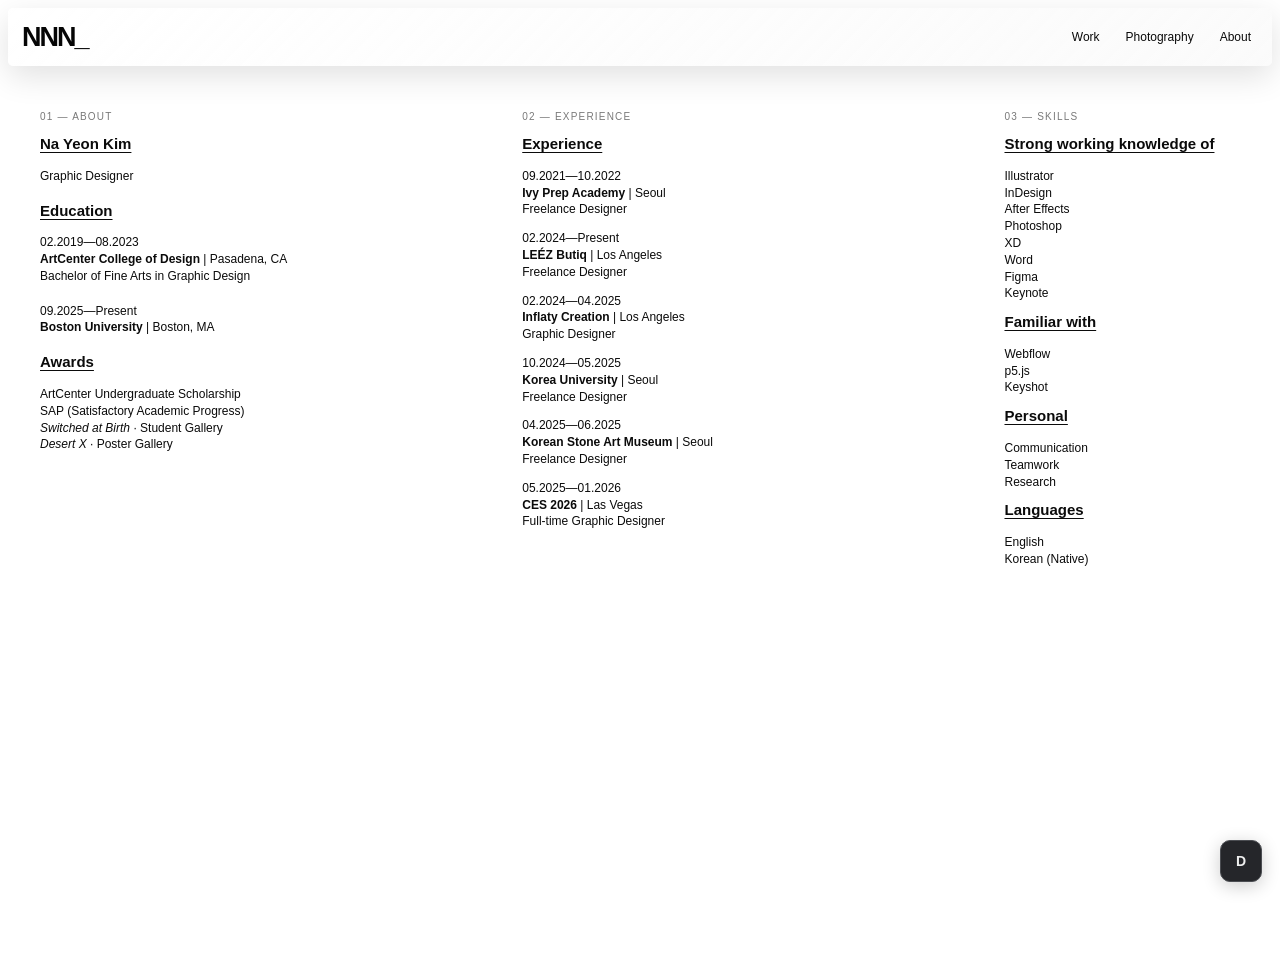
==== about.html @ 65e53a23 "Publish shared portfolio editor and fix layout controls Deploy the seven portfolio pages with the sh" ====
<!doctype html>
<html lang="en">
<head>
  <meta charset="UTF-8" />
  <meta name="viewport" content="width=device-width, initial-scale=1.0" />
  <meta name="description" content="Nani Kim — multidisciplinary designer portfolio." />
  <title>About — Na Yeon Kim</title>
  <link rel="stylesheet" href="./styles.css" />
  <link rel="stylesheet" href="./editor.css" />
  <link rel="stylesheet" href="./project-grid.css" />
  <link rel="stylesheet" href="./background.css" />
  <link rel="stylesheet" href="./spacing.css" />
  <style>body, main, #about{background:#fff!important}</style>
<link rel="stylesheet" href="./editor-workspace.css"></head>
<body>
  <header class="nav-wrap">
    <a class="nav-brand" href="./index.html#works" aria-label="Nani Kim — selected work"><span class="nav-brand-text">NNN_</span></a>
    <nav aria-label="Primary navigation"><a href="./index.html#works">Work</a><a href="./index.html#photography">Photography</a><a href="#about">About</a></nav>
  </header>

  <main>
    <section class="about panel light resume-about" id="about" data-editable-section>
      <div class="about-intro">
        <p class="eyebrow">01 — About</p><h2>Na Yeon Kim</h2><p class="lead">Graphic Designer</p>
        <h3>Education</h3><p>02.2019—08.2023<br><strong>ArtCenter College of Design</strong> | Pasadena, CA<br>Bachelor of Fine Arts in Graphic Design</p><p>09.2025—Present<br><strong>Boston University</strong> | Boston, MA</p>
        <h3>Awards</h3><p>ArtCenter Undergraduate Scholarship<br>SAP (Satisfactory Academic Progress)<br><em>Switched at Birth</em> · Student Gallery<br><em>Desert X</em> · Poster Gallery</p>
      </div>
      <div class="about-grid">
        <div><p class="eyebrow">02 — Experience</p><h3>Experience</h3><p>09.2021—10.2022<br><strong>Ivy Prep Academy</strong> | Seoul<br>Freelance Designer</p><p>02.2024—Present<br><strong>LEÉZ Butiq</strong> | Los Angeles<br>Freelance Designer</p><p>02.2024—04.2025<br><strong>Inflaty Creation</strong> | Los Angeles<br>Graphic Designer</p><p>10.2024—05.2025<br><strong>Korea University</strong> | Seoul<br>Freelance Designer</p><p>04.2025—06.2025<br><strong>Korean Stone Art Museum</strong> | Seoul<br>Freelance Designer</p><p>05.2025—01.2026<br><strong>CES 2026</strong> | Las Vegas<br>Full-time Graphic Designer</p></div>
        <div><p class="eyebrow">03 — Skills</p><h3>Strong working knowledge of</h3><p>Illustrator<br>InDesign<br>After Effects<br>Photoshop<br>XD<br>Word<br>Figma<br>Keynote</p><h3>Familiar with</h3><p>Webflow<br>p5.js<br>Keyshot</p><h3>Personal</h3><p>Communication<br>Teamwork<br>Research</p><h3>Languages</h3><p>English<br>Korean (Native)</p></div>
      </div>
    </section>
  </main>

  <script src="./editor-template.js"></script><script src="./editor-media.js"></script><script src="./editor-core.js"></script>
</body>
</html>
---- styles.css ----
@font-face{font-family:Portfolio;src:url('https://framerusercontent.com/assets/vQyevYAyHtARFwPqUzQGpnDs.woff2') format('woff2');font-display:swap}
.debug-editing [data-editable-text]{cursor:text;outline:1px dashed transparent;outline-offset:6px}.debug-editing [data-editable-text]:hover,.debug-editing [data-editable-text]:focus{outline-color:rgba(255,255,255,.6)}.debug-editing [data-editable-text]:focus{caret-color:#fff}.debug-editing .debug-text-selected{outline:2px solid #ffb84d!important;outline-offset:6px}
:root{--gap:8px;--radius:12px;--card-radius:5px;--card-margin-x:8px;--card-margin-y:8px;--edge-space:8px;--card-gap:8px;--global-pad-x:32px;--global-pad-y:32px;--ink:#0b0b0b;--paper:#f1f0ec}
*{box-sizing:border-box}html{scroll-behavior:smooth}body{margin:0;background:var(--paper);color:#fff;font-family:Portfolio,Arial,sans-serif;font-size:16px}a{color:inherit;text-decoration:none}.panel{position:relative;min-height:calc(100svh - 16px);margin:var(--card-margin-y) var(--card-margin-x);border-radius:var(--card-radius);overflow:hidden}.nav-wrap{position:fixed;z-index:20;top:8px;left:8px;right:8px;display:flex;align-items:center;justify-content:space-between;padding:8px 10px;border:0;border-radius:5px;background:linear-gradient(135deg,rgba(255,255,255,.68),rgba(245,245,245,.42));box-shadow:0 10px 32px rgba(0,0,0,.12);backdrop-filter:blur(24px) saturate(180%);-webkit-backdrop-filter:blur(24px) saturate(180%);pointer-events:auto}.nav-wrap nav{display:flex;gap:12px;padding:0;background:transparent;border:0;box-shadow:none;backdrop-filter:none;-webkit-backdrop-filter:none}.nav-wrap a{padding:8px 12px;border-radius:4px;font-size:14px;color:#111;transition:.25s}.nav-wrap a:hover{background:rgba(255,255,255,.58);box-shadow:0 2px 10px rgba(0,0,0,.08)}.hero{display:grid;place-items:center;background:#050505}.hero video,.shade{position:absolute;inset:0;width:100%;height:100%;object-fit:cover}.shade{background:linear-gradient(180deg,rgba(0,0,0,.16),rgba(0,0,0,.32))}.hero h1{z-index:1;font-size:clamp(48px,8vw,118px);font-weight:400;letter-spacing:-.055em;margin:0}.scroll-cue{position:absolute;right:24px;bottom:24px;z-index:2;border:1px solid rgba(255,255,255,.3);width:44px;height:44px;border-radius:50%;display:grid;place-items:center;font-size:20px;transition:.25s}.scroll-cue:hover{background:#fff;color:#000}.works{display:grid;gap:8px}.project{display:flex;align-items:center;justify-content:center;background-image:linear-gradient(rgba(0,0,0,.32),rgba(0,0,0,.5)),var(--image);background-size:cover;background-position:center;isolation:isolate;transition:filter .5s}.project::before{content:"";position:absolute;inset:-12px;background:inherit;background-size:cover;background-position:center;filter:blur(3px);z-index:-1;transition:filter .5s,transform .7s}.project:hover::before{filter:blur(0);transform:scale(1.02)}.project-copy{text-align:center;padding:var(--global-pad-y) var(--global-pad-x)}.project h2{margin:0 0 22px;font-size:clamp(38px,5vw,72px);font-weight:400;letter-spacing:-.04em}.tags{display:flex;justify-content:center;flex-wrap:wrap;gap:8px}.tags span{background:rgba(8,8,8,.42);border:1px solid rgba(255,255,255,.08);backdrop-filter:blur(12px);padding:9px 15px;border-radius:999px}.light{background:#deddd7;color:var(--ink);padding:clamp(80px,11vw,160px) clamp(24px,6vw,92px)}.eyebrow{text-transform:uppercase;letter-spacing:.12em;font-size:11px;opacity:.55;margin:0 0 26px}.about{display:grid;grid-template-columns:1.25fr 1fr;gap:clamp(60px,10vw,170px);align-items:start}.about h2,.contact h2{font-weight:400;letter-spacing:-.06em;font-size:clamp(58px,9vw,138px);line-height:.86;margin:0 0 52px}.about p{font-size:18px;line-height:1.5;max-width:720px}.about .lead{font-size:clamp(24px,3vw,42px);line-height:1.18;letter-spacing:-.03em}.about-grid{display:grid;gap:70px}.about h3{font-size:28px;font-weight:400;margin:0 0 24px}.about ul{list-style:none;padding:0;margin:0;border-top:1px solid rgba(0,0,0,.2)}.about li{padding:13px 0;border-bottom:1px solid rgba(0,0,0,.2)}.about li span{display:inline-block;min-width:104px;opacity:.5}.contact{background:#0a0a0a;display:grid;grid-template-columns:1fr 1fr;gap:8vw;padding:var(--global-pad-y) var(--global-pad-x);align-items:start}.contact-details{display:grid;grid-template-columns:1fr 1fr;gap:30px}.contact-details div,.contact-details a{display:block}.contact-details span{font-size:12px;text-transform:uppercase;letter-spacing:.12em;opacity:.5;display:block;margin-bottom:12px}.contact-details a{line-height:1.8}.contact form{padding-top:42px}.contact label{display:block;color:#aaa;font-size:13px;margin-bottom:28px}.contact input,.contact textarea{display:block;width:100%;margin-top:10px;border:0;border-bottom:1px solid #444;background:transparent;color:#fff;padding:12px 0;font:inherit;outline:none;resize:none}.contact input:focus,.contact textarea:focus{border-color:#fff}.contact button{width:100%;border:0;border-radius:999px;padding:17px 22px;background:#fff;color:#000;font:inherit;display:flex;justify-content:space-between;cursor:pointer;transition:.2s}.contact button:hover{transform:translateY(-2px)}.form-status{color:#aaa;font-size:14px}.contact footer{grid-column:1/-1;display:flex;justify-content:space-between;margin-top:90px;font-size:13px;color:#888}.contact footer a{color:#fff}
 .resume-about{grid-template-columns:minmax(0,1fr) minmax(0,1fr) minmax(190px,.62fr);gap:clamp(48px,8vw,150px);padding:var(--global-pad-y) var(--global-pad-x);align-items:start}.resume-about .about-grid{display:contents}.resume-about h2,.resume-about h3{font-size:15px;line-height:1.05;text-decoration:underline;text-underline-offset:3px;letter-spacing:0;margin:0 0 16px;font-weight:700}.resume-about p,.resume-about li{font-size:12px;line-height:1.4}.resume-about .lead{font-size:12px;line-height:1.4;letter-spacing:0}.resume-about .eyebrow{font-size:10px;margin-bottom:12px}.resume-about ul{border-top:0}.resume-about li{padding:3px 0;border-bottom:0}.resume-about .about-intro>p:not(.eyebrow){margin:0 0 18px}.resume-about .about-grid>div{margin:0}.resume-about .resume-link{margin-top:26px!important}.resume-about .resume-link a{text-decoration:underline;text-underline-offset:3px}
@media(max-width:800px){.panel{min-height:calc(100svh - 12px);margin:6px}.nav-wrap{top:8px;left:8px;right:8px}.nav-wrap nav{gap:0}.nav-wrap a{padding:7px 9px}.about,.contact,.resume-about{grid-template-columns:1fr}.about{gap:80px}.contact{gap:50px}.resume-about{gap:34px}.about h2,.contact h2{margin-bottom:40px}.contact-details{max-width:440px}.contact form{padding-top:0}.tags span{font-size:13px}.contact footer{margin-top:50px}}
@media(prefers-reduced-motion:reduce){html{scroll-behavior:auto}.project::before,.scroll-cue,.contact button{transition:none}}

/* Project-grid column layouts controlled globally by the editor. */
.works[data-columns="2"],.works[data-columns="3"],.works[data-columns="4"]{display:grid}.works[data-columns="2"] .project{min-height:72svh}.works[data-columns="3"] .project,.works[data-columns="4"] .project{min-height:56svh}.works[data-columns="2"] .project h2,.works[data-columns="3"] .project h2,.works[data-columns="4"] .project h2{font-size:clamp(30px,4vw,60px)}@media(max-width:760px){.works[data-columns]{grid-template-columns:1fr!important}.works[data-columns] .project{min-height:78svh}}

/* Advanced editor controls and two-column landing. */
.hero-content{position:relative;z-index:1;width:100%;display:grid;grid-template-columns:minmax(0,1.1fr) minmax(260px,.55fr);gap:clamp(32px,8vw,130px);align-items:end;padding:var(--global-pad-y) var(--global-pad-x)}.hero .eyebrow{margin-bottom:20px}.hero-intro{font-size:clamp(20px,2.4vw,34px);line-height:1.15;letter-spacing:-.03em;margin:0 0 8px}@media(max-width:800px){.hero-content{grid-template-columns:1fr;align-content:end}.hero-intro{max-width:540px}}

/* Advanced menu groups. */
.debug-group summary{list-style:none;padding:14px 0;color:#aaa;text-transform:uppercase;letter-spacing:.11em;font-size:10px;cursor:pointer;display:flex;justify-content:space-between}.debug-group summary::-webkit-details-marker{display:none}.debug-group summary::after{content:'+';font-size:14px}.debug-group[open] summary::after{content:'−'}.preset-row{display:grid;grid-template-columns:repeat(3,1fr);gap:7px;margin-bottom:12px}.debug-group output{text-align:right;color:#777;font-size:10px}.debug-menu .danger{width:100%;margin-top:8px;color:#ff8d8d}.custom-section[data-columns="4"]{grid-template-columns:repeat(4,minmax(0,1fr))}

/* In-page design editor — toggle with the D key. */
.gap-fine-controls{display:grid;grid-template-columns:48px repeat(6,1fr);gap:5px;align-items:center;margin:10px 0 14px}.gap-fine-controls span{color:#777;font-size:10px}.gap-fine-controls button{padding:6px 3px}.gap-fine-controls span:nth-of-type(2){grid-column:1/2}.gap-fine-controls input{min-width:0;width:100%;background:#202020;border:1px solid #383838;color:#fff;padding:7px;border-radius:7px}.gap-fine-controls #gap-x-number{grid-column:2/5}.gap-fine-controls #gap-y-number{grid-column:5/8}
.debug-tabs{display:grid;grid-template-columns:1fr 1fr;gap:5px;margin:0 0 12px;padding:4px;border-radius:10px;background:#090909}.debug-tabs button{border-color:transparent;background:transparent;color:#777}.debug-tabs button.active{background:#292929;color:#fff}.debug-pane{display:none}.debug-pane.active{display:block}.component-help{padding:11px 12px;margin-bottom:8px;border-radius:8px;background:#18222a;color:#9fc8e8;font-size:11px;line-height:1.45}.debug-pane[data-pane="component"] .debug-group>p{margin:14px 0 10px;color:#888;text-transform:uppercase;letter-spacing:.11em;font-size:10px}.debug-pane[data-pane="component"] .debug-group{padding-bottom:10px}.debug-pane[data-pane="component"] .debug-group>label{display:grid;grid-template-columns:76px minmax(0,1fr) 42px;align-items:center;gap:8px;margin:9px 0;color:#aaa}
.section-gap-fine{display:grid;grid-template-columns:48px repeat(6,1fr);gap:5px;align-items:center;margin:8px 0 14px}.section-gap-fine>span{color:#777;font-size:10px}.section-gap-fine button{padding:6px 3px}.section-gap-fine label{grid-column:1/-1;display:grid;grid-template-columns:48px 1fr;align-items:center;color:#777;font-size:10px}.section-gap-fine input{width:100%;background:#202020;border:1px solid #383838;color:#fff;padding:7px;border-radius:7px}
.debug-trigger{position:fixed;z-index:80;right:16px;bottom:16px;width:38px;height:38px;border:1px solid rgba(255,255,255,.22);border-radius:50%;background:rgba(12,12,12,.72);color:#fff;backdrop-filter:blur(12px);font:600 12px/1 Portfolio,Arial;cursor:pointer}.debug-menu{position:fixed;z-index:90;top:12px;right:12px;bottom:12px;width:min(360px,calc(100vw - 24px));overflow:auto;border:1px solid #323232;border-radius:16px;background:rgba(15,15,15,.96);color:#f6f6f6;box-shadow:0 24px 80px rgba(0,0,0,.45);backdrop-filter:blur(24px);padding:18px;transform:translateX(calc(100% + 24px));transition:transform .25s ease;font:13px/1.35 Portfolio,Arial}.debug-open .debug-menu{transform:none}.debug-open .debug-trigger{opacity:0;pointer-events:none}.debug-head,.debug-readout,.debug-actions{display:flex;align-items:center;justify-content:space-between;gap:12px}.debug-head small{display:block;color:#888;text-transform:uppercase;letter-spacing:.12em;font-size:9px}.debug-head strong{font-size:20px;font-weight:500}.debug-head button{border:0;background:transparent;color:#fff;font-size:26px;cursor:pointer}.debug-readout{margin:16px 0;padding:10px 12px;border:1px solid #303030;border-radius:9px;color:#8e8e8e;font-size:11px}.debug-group{padding:15px 0;border-top:1px solid #292929}.debug-group>p{margin:0 0 12px;color:#8f8f8f;text-transform:uppercase;letter-spacing:.11em;font-size:10px}.debug-grid{display:grid;grid-template-columns:1fr 1fr;gap:7px}.debug-menu button,.debug-upload{border:1px solid #353535;border-radius:8px;background:#202020;color:#eee;padding:9px 11px;font:inherit;text-align:center;cursor:pointer}.debug-menu button:hover,.debug-upload:hover{background:#292929}.debug-group>label:not(.debug-upload){display:grid;grid-template-columns:78px 1fr;align-items:center;gap:10px;margin:9px 0;color:#aaa}.debug-menu select{width:100%;background:#202020;border:1px solid #383838;color:#fff;padding:7px;border-radius:7px}.debug-menu input[type="range"]{width:100%;accent-color:#fff}.debug-menu input[type="color"]{width:100%;height:30px;padding:2px;border:1px solid #383838;border-radius:7px;background:#202020}.debug-upload{display:block}.debug-upload input{display:none}.debug-toggles label{grid-template-columns:20px 1fr!important}.debug-actions{position:sticky;bottom:-18px;background:linear-gradient(transparent,#0f0f0f 22%);padding:28px 0 2px}.debug-actions button{flex:1}.debug-actions .primary{background:#fff;color:#050505}.debug-status{margin:12px 0 0;color:#777;font-size:11px}.debug-editing [data-editable-section]{cursor:pointer}.debug-editing [data-editable-section]:hover{outline:1px dashed rgba(70,170,255,.9);outline-offset:-4px}.debug-editing [data-editable-section].debug-selected{outline:2px solid #47a8ff!important;outline-offset:-3px}.debug-grid-overlay::before{content:"";position:fixed;z-index:70;inset:0;pointer-events:none;background:repeating-linear-gradient(90deg,rgba(255,0,120,.12) 0,rgba(255,0,120,.12) 1px,transparent 1px,transparent calc(100% / 12))}.debug-outlines *:not(.debug-menu):not(.debug-menu *){outline:1px solid rgba(0,220,255,.18)}.debug-reduce-motion *{animation:none!important;transition:none!important}.custom-section{display:grid;align-content:center;gap:24px;background:#151515;color:#fff;padding:var(--global-pad-y) var(--global-pad-x)}.custom-section h2{font-size:clamp(44px,8vw,112px);font-weight:400;letter-spacing:-.05em;margin:0}.custom-section p{max-width:760px;font-size:clamp(18px,2vw,28px);line-height:1.4}.custom-section img,.custom-section video{width:100%;height:100%;max-height:80vh;object-fit:cover;border-radius:8px}.custom-section[data-columns="2"]{grid-template-columns:repeat(2,minmax(0,1fr))}.custom-section[data-columns="3"]{grid-template-columns:repeat(3,minmax(0,1fr))}@media(max-width:700px){.custom-section[data-columns]{grid-template-columns:1fr}.debug-trigger{right:12px;bottom:12px}}
main>.panel{margin:var(--edge-space)!important;border-radius:var(--card-radius)!important}[data-project-grid]>.panel{margin:0!important;border-radius:var(--card-radius)!important}
---- editor.css ----
.debug-menu{width:min(390px,calc(100vw - 24px));background:rgba(16,16,16,.96);box-shadow:0 30px 90px rgba(0,0,0,.55);scrollbar-color:#494949 transparent;scrollbar-width:thin}.debug-head{position:sticky;top:0;z-index:4;background:rgba(16,16,16,.94);backdrop-filter:blur(18px);padding-bottom:15px}.debug-head-actions{display:flex;gap:6px}.debug-head-actions button{width:34px;height:34px;padding:0;border-radius:9px;font-size:18px}.debug-head-actions button:disabled{opacity:.28;cursor:not-allowed}.debug-readout{align-items:center;min-height:52px}.debug-readout span:last-child{max-width:52%;overflow:hidden;text-overflow:ellipsis;white-space:nowrap}.debug-tabs{position:sticky;top:74px;z-index:3;background:#080808;margin-bottom:8px}.debug-tabs button{font-weight:600}.debug-pane{animation:editor-pane-in .18s ease}.debug-group{border-color:#303030}.debug-group>p,.debug-pane .debug-group>p{margin:15px 0 11px;color:#929292;text-transform:uppercase;letter-spacing:.12em;font-size:11px}.debug-pane .debug-group>label:not(.debug-upload){grid-template-columns:92px minmax(0,1fr) 48px;min-height:38px}.debug-group select{min-height:36px}.debug-group input[type="range"]{accent-color:#fff}.debug-group input[type="color"]{width:100%;height:32px;border:1px solid #3b3b3b;border-radius:8px;background:#202020;padding:3px}.debug-grid button,.preset-row button,.hover-presets button{transition:background .18s,border-color .18s,transform .18s}.debug-grid button:hover,.preset-row button:hover,.hover-presets button:hover{background:#303030;border-color:#555;transform:translateY(-1px)}.hover-presets{display:grid;grid-template-columns:repeat(4,1fr);gap:6px;margin:0 0 12px}.hover-presets button{padding:9px 4px;font-size:11px}.component-help{position:relative;padding-left:34px}.component-help::before{content:'↖';position:absolute;left:13px;top:11px;color:#70b7ed}.debug-actions{position:sticky;bottom:-18px;z-index:5;margin:10px -18px -18px;padding:28px 18px 18px;background:linear-gradient(transparent,rgba(16,16,16,.98) 22%)}.debug-actions .primary:hover{background:#d8d8d8}.debug-status{padding-bottom:60px}.media-placeholder{width:100%;min-height:360px;display:grid;place-items:center;border:1px dashed #555;border-radius:inherit;color:#999}.editor-hoverable{--hover-y:0px;--hover-scale:1;--hover-rotate:0deg;--hover-glow:0px;--hover-duration:350ms;transition:transform var(--hover-duration) cubic-bezier(.2,.8,.2,1),box-shadow var(--hover-duration) ease,filter var(--hover-duration) ease!important}.editor-hoverable:hover{transform:translateY(var(--hover-y)) scale(var(--hover-scale)) rotate(var(--hover-rotate))!important;box-shadow:0 calc(var(--hover-glow)/2) var(--hover-glow) rgba(255,255,255,.16),0 var(--hover-glow) calc(var(--hover-glow)*2) rgba(0,0,0,.28)!important;z-index:6}.debug-editing .editor-hoverable:hover{transform:none!important}.debug-selected{outline:2px solid #5eb7ff!important;outline-offset:4px}.debug-selected::after{content:'Selected';position:absolute;z-index:50;left:10px;top:10px;padding:5px 8px;border-radius:6px;background:#168de2;color:#fff;font:600 11px/1 Portfolio,Arial,sans-serif;letter-spacing:.02em}.debug-grid-overlay main{background-image:linear-gradient(rgba(64,155,255,.16) 1px,transparent 1px),linear-gradient(90deg,rgba(64,155,255,.16) 1px,transparent 1px);background-size:16px 16px}.debug-outlines main *{outline:1px solid rgba(88,173,255,.32)}.debug-reduce-motion *{animation:none!important;transition:none!important;scroll-behavior:auto!important}@keyframes editor-pane-in{from{opacity:0;transform:translateY(4px)}to{opacity:1;transform:none}}@media(max-width:700px){.debug-menu{width:calc(100vw - 12px)}.debug-tabs{top:74px}.debug-pane .debug-group>label:not(.debug-upload){grid-template-columns:86px minmax(0,1fr) 44px}.hover-presets{grid-template-columns:repeat(2,1fr)}}
---- project-grid.css ----
.works[data-project-grid]{grid-template-columns:repeat(3,minmax(0,1fr))!important;gap:var(--card-gap);padding:var(--edge-space) var(--edge-space) 0}.works[data-project-grid] .project{min-width:0;min-height:clamp(320px,39vw,590px);aspect-ratio:4/5;margin:0;border-radius:5px;background-position:var(--image-position,center);align-items:flex-end;justify-content:flex-start}.works[data-project-grid] .project::before{background-position:var(--image-position,center)}.works[data-project-grid] .project-copy{width:100%;padding:var(--global-pad-y) var(--global-pad-x);text-align:left}.works[data-project-grid] .project h2{font-size:clamp(30px,4.2vw,62px);line-height:.95;margin-bottom:16px}.works[data-project-grid] .tags{justify-content:flex-start}.works[data-project-grid] .tags span{font-size:clamp(11px,1vw,14px);padding:8px 12px}.nav-wrap{position:fixed!important;top:var(--edge-space);left:var(--edge-space);right:var(--edge-space);width:auto;min-height:58px;display:grid;grid-template-columns:1fr auto 1fr;align-items:center;padding:8px 10px;border-radius:5px;border:0;background:linear-gradient(135deg,rgba(255,255,255,.68),rgba(245,245,245,.42));color:#0a0a0a;box-shadow:0 10px 32px rgba(0,0,0,.12);mix-blend-mode:normal;backdrop-filter:blur(24px) saturate(180%);-webkit-backdrop-filter:blur(24px) saturate(180%)}.nav-wrap nav{width:auto;min-height:0;justify-content:center;gap:4px;padding:0;border-radius:0;background:transparent;backdrop-filter:none}.nav-wrap a{padding:8px 11px;border-radius:7px;color:#0a0a0a;font-size:12px;line-height:1;letter-spacing:0}.nav-wrap a:hover{background:rgba(0,0,0,.07)}.nav-wrap .nav-brand{justify-self:start;padding:0 4px;background:transparent}.nav-brand img{display:block;width:92px;height:34px;object-fit:contain;object-position:left center}.nav-wrap .nav-contact{justify-self:end;padding:10px 15px;border-radius:999px;background:#0a0a0a;color:#fff}.nav-wrap .nav-contact:hover{background:#2c2c2c}main{padding-top:78px}.debug-group:has(#landing-type-target){display:none}@media(max-width:980px){.works[data-project-grid]{grid-template-columns:repeat(2,minmax(0,1fr))!important}.works[data-project-grid] .project{min-height:clamp(360px,62vw,680px)}}@media(max-width:640px){.works[data-project-grid]{grid-template-columns:1fr!important;padding:var(--edge-space) var(--edge-space) 0;gap:var(--card-gap)}.works[data-project-grid] .project{min-height:72svh;aspect-ratio:auto;border-radius:4px}.works[data-project-grid] .project h2{font-size:clamp(38px,12vw,62px)}.nav-wrap{top:var(--edge-space);left:var(--edge-space);right:var(--edge-space);width:auto;min-height:50px;padding:6px 8px;border-radius:5px}.nav-brand img{width:68px;height:28px}.nav-wrap nav{gap:0}.nav-wrap a{padding:7px 6px;font-size:10px}.nav-wrap .nav-contact{padding:8px 10px;font-size:10px}main{padding-top:62px}}
---- background.css ----
@font-face{font-family:"Monument Grotesk";src:local("Monument Grotesk Regular"),local("Monument Grotesk");font-style:normal;font-weight:400;font-display:swap}
@font-face{font-family:"Monument Grotesk";src:local("Monument Grotesk Bold"),local("Monument Grotesk");font-style:normal;font-weight:700 900;font-display:swap}

:root{--paper:#fff;--site-font:"Monument Grotesk",Arial,Helvetica,sans-serif}

html,body{background:#fff!important;font-family:var(--site-font)!important}
body *,body *::before,body *::after{font-family:var(--site-font)!important}
button,input,textarea,select,option{font-family:var(--site-font)!important}
.works[data-project-grid]{background:#fff}
.nav-brand-text{display:block;font-family:var(--site-font)!important;font-size:27px;font-weight:900;line-height:1;letter-spacing:-.075em;color:#050505}
.nav-brand img{display:none}

@media(max-width:640px){.nav-brand-text{font-size:23px}}

.nav-wrap{grid-template-columns:1fr auto}
.nav-wrap nav{justify-self:end;justify-content:flex-end}
---- spacing.css ----
/* One spacing owner: canvas edges, section gap, grid gap, content inset. */
main{display:flex!important;flex-direction:column!important;gap:var(--section-gap,8px)!important;padding:calc(70px + var(--canvas-y,8px)) var(--canvas-x,8px) var(--canvas-y,8px)!important;margin:0 auto!important;box-sizing:border-box}
main>.panel,main>[data-project-grid]{margin:0!important;width:auto!important;min-width:0}
main>[data-project-grid]{padding:0!important;column-gap:var(--grid-x,8px)!important;row-gap:var(--grid-y,8px)!important}
main>[data-project-grid]>.panel{margin:0!important;min-width:0}
main .project-copy,main .hero-content,main>.about,main>.contact,main>.custom-section{padding:var(--global-pad-y,32px) var(--global-pad-x,32px)!important;box-sizing:border-box}
.debug-menu .spacing-help{font-size:11px;line-height:1.5;color:#aaa}
.debug-menu .exact-value{display:inline-flex;align-items:center;gap:4px;grid-column:2/-1;justify-self:end}
.debug-menu .exact-value input{width:76px;min-width:0;padding:6px;background:#222;color:#fff;border:1px solid #555;border-radius:5px;font:inherit}
.debug-menu label[hidden]{display:none!important}
@media(max-width:640px){main{padding-top:calc(54px + var(--canvas-y,8px))!important}}
---- editor-workspace.css ----
/* Editor chrome is deliberately scoped: closing it does not redesign the portfolio. */
.project::before{background-size:var(--editor-bg-size,cover)!important;background-repeat:no-repeat}
main [data-editable-section][hidden]{display:none!important}
body .portfolio-inspector{width:min(var(--editor-panel-width,470px),calc(100vw - 24px))!important;height:min(var(--editor-panel-height,calc(100vh - 24px)),calc(100vh - 24px))!important;bottom:auto!important}
body .portfolio-inspector .editor-panel-size{display:flex;flex-wrap:wrap;gap:6px;align-items:center;padding:6px 12px;background:#292a30;font-size:10px;flex:none}
body .portfolio-inspector .editor-panel-size label{display:flex;gap:4px;align-items:center}
body .portfolio-inspector .editor-panel-size input{width:58px!important;padding:4px!important;height:26px}
body .portfolio-inspector .editor-panel-size button{padding:5px 7px;font-size:10px}
body .portfolio-inspector .editor-resize-grip{position:absolute;bottom:0;left:0;width:20px;height:20px;cursor:nesw-resize;touch-action:none;z-index:20;background:linear-gradient(45deg,#83aaff 0 18%,transparent 20% 35%,#83aaff 37% 44%,transparent 46%)}
body .portfolio-inspector,body .portfolio-inspector *,body .debug-trigger{box-sizing:border-box;font-family:Inter,-apple-system,BlinkMacSystemFont,"Segoe UI",Arial,sans-serif!important;letter-spacing:normal;text-transform:none}
body .debug-trigger{position:fixed;right:18px;bottom:18px;z-index:99980;width:42px;height:42px;padding:0;border:1px solid #4b4d52;border-radius:10px;background:#25262a;color:#eee;font:600 14px/1 Arial,sans-serif;box-shadow:0 4px 18px #0003;cursor:pointer}
body.debug-open .debug-trigger{display:none}
body .portfolio-inspector{--accent:#83aaff;display:none;position:fixed;z-index:99990;inset:12px 12px 12px auto;width:min(470px,calc(100vw - 24px));height:auto;max-height:none;overflow:hidden;padding:0;margin:0;border:1px solid #45464b;border-radius:12px;background:#232428;color:#dedee3;box-shadow:0 16px 70px #0006;font:12px/1.45 Arial,sans-serif;isolation:isolate;scrollbar-width:thin;scrollbar-color:#55565f #25262b}
body.debug-open .portfolio-inspector{display:flex;flex-direction:column}
body .portfolio-inspector .debug-head{position:static;display:flex;flex:none;align-items:center;justify-content:space-between;background:#2d2e33;padding:13px 14px;border:0;border-bottom:1px solid #18191c;backdrop-filter:none}
body .portfolio-inspector .debug-head small{display:block;color:#9c9da8;font-size:9px;letter-spacing:.12em;text-transform:uppercase}
body .portfolio-inspector .debug-head strong{display:block;margin-top:2px;font-size:14px;font-weight:600;color:#f4f4f6}
body .portfolio-inspector .debug-head-actions{display:flex;gap:5px}
body .portfolio-inspector button{appearance:none;min-width:0;margin:0;padding:8px 9px;border:1px solid #494a51;border-radius:5px;background:#35363c;color:#ededf2;text-decoration:none;text-align:center;font:500 11px/1.3 Arial,sans-serif;cursor:pointer;transition:background .12s}
body .portfolio-inspector button:hover{background:#454750;transform:none}
body .portfolio-inspector button:disabled{opacity:.4;cursor:not-allowed}
body .portfolio-inspector button:focus-visible,body .portfolio-inspector input:focus-visible,body .portfolio-inspector select:focus-visible,body .portfolio-inspector textarea:focus-visible{outline:2px solid var(--accent);outline-offset:2px}
body .portfolio-inspector .primary{color:#fff;background:#4564aa;border-color:#668ad1}
body .portfolio-inspector .danger{color:#ffb9b9;background:#422d32;border-color:#774650}
body .portfolio-inspector .debug-head-actions button{width:30px;height:30px;padding:0;font-size:18px}
body .portfolio-inspector .debug-readout{flex:none;display:flex;justify-content:space-between;align-items:center;gap:10px;min-height:30px;margin:0;padding:6px 14px;background:#24252a;border-bottom:1px solid #17181c;font-size:10px;color:#a8aab3}
body .portfolio-inspector .debug-readout span:last-child{max-width:55%;overflow:hidden;white-space:nowrap;text-overflow:ellipsis;color:#bfd1ff}
body .portfolio-inspector .editor-workspace{display:flex;flex:1;min-height:0;overflow:hidden}
body .portfolio-inspector .editor-rail{display:flex;flex:0 0 62px;flex-direction:column;gap:3px;padding:9px 5px;background:#1d1e22;border-right:1px solid #141519;overflow:auto}
body .portfolio-inspector .editor-rail button{display:flex;flex-direction:column;align-items:center;gap:3px;flex:none;width:100%;padding:10px 3px;border:0;background:transparent;color:#9c9ea9;font-size:9px}
body .portfolio-inspector .editor-rail button span{font-size:20px;line-height:1.1;font-weight:400}
body .portfolio-inspector .editor-rail button.active{background:#3b4560;color:#dce7ff;box-shadow:inset 2px 0 var(--accent)}
body .portfolio-inspector .editor-inspector{flex:1;min-width:0;overflow-y:auto;overflow-x:hidden;overscroll-behavior:contain;padding:0 14px 18px}
body .portfolio-inspector .editor-search{position:sticky;top:0;z-index:2;background:#232428;padding:12px 0 5px}
body .portfolio-inspector #editor-search{display:block;width:100%;height:31px;padding:6px 10px;border-radius:5px;font-size:11px}
body .portfolio-inspector #editor-save-state{font-size:10px;color:#9ba4ba;margin:4px 0 12px;line-height:1.4}
body .portfolio-inspector .debug-group{display:block;margin:0 0 10px;padding:12px 0;border:0;border-top:1px solid #424349;background:none;border-radius:0}
body .portfolio-inspector .debug-group>summary,body .portfolio-inspector .debug-group>p:first-child{position:static;margin:0 0 11px;padding:0;list-style-position:inside;color:#e5e5e9;font-size:11px;font-weight:600;letter-spacing:0;text-transform:none;cursor:pointer}
body .portfolio-inspector .debug-group>summary::after{content:none}
body .portfolio-inspector .debug-group>p:first-child{cursor:default}
body .portfolio-inspector .debug-group:not([open])>summary{margin-bottom:0}
body .portfolio-inspector label{display:grid;grid-template-columns:105px minmax(0,1fr);align-items:center;gap:8px;min-height:32px;margin:5px 0;padding:0;background:none;color:#b8b9c3;text-align:left;font-size:10px;font-weight:400}
body .portfolio-inspector label.editor-range-row{grid-template-columns:105px minmax(35px,1fr) 72px}
body .portfolio-inspector label>output{display:none}
body .portfolio-inspector input:not([type=range]):not([type=checkbox]):not([type=file]),body .portfolio-inspector select,body .portfolio-inspector textarea{width:100%;min-width:0;height:30px;padding:5px 7px;border:1px solid #4c4e56;border-radius:4px;background:#191a1f;color:#e6e7ed;font:11px/1.4 Arial,sans-serif;box-shadow:none}
body .portfolio-inspector select{grid-column:auto;min-height:30px;white-space:normal}
body .portfolio-inspector textarea{height:auto;min-height:68px;resize:vertical}
body .portfolio-inspector label:has(textarea){align-items:start}
body .portfolio-inspector input[type=range]{appearance:auto;grid-column:auto;width:100%;min-width:0;height:20px;padding:0;margin:0;accent-color:#8eafff;cursor:ew-resize}
body .portfolio-inspector input[type=color]{padding:2px!important;height:28px!important}
body .portfolio-inspector input[type=checkbox]{appearance:auto;position:static;width:13px;height:13px;margin:0;accent-color:#8eafff}
body .portfolio-inspector .editor-number{display:flex;align-items:center;gap:4px;min-width:0;color:#9497a4;font-size:9px}
body .portfolio-inspector .editor-number input{min-width:0;width:56px;height:27px!important;padding:4px!important;text-align:right;font-variant-numeric:tabular-nums}
body .portfolio-inspector .debug-upload{display:flex;flex-direction:column;align-items:stretch;gap:8px;margin:12px 0;padding:12px;border:1px dashed #636879;border-radius:5px;background:#2c303c;color:#dde6ff;cursor:pointer}
body .portfolio-inspector .debug-upload input{display:block;width:100%;height:auto;padding:0;font-size:10px;color:#aeb8d4;cursor:pointer}
body .portfolio-inspector input[type=file]::file-selector-button{padding:5px 7px;background:#444f6a;border:0;border-radius:3px;color:#fff}
body .portfolio-inspector .debug-grid,body .portfolio-inspector .preset-row,body .portfolio-inspector .hover-presets{display:grid;grid-template-columns:1fr 1fr;gap:6px;margin:8px 0}
body .portfolio-inspector .preset-row{grid-template-columns:repeat(3,1fr)}
body .portfolio-inspector .editor-check,body .portfolio-inspector .debug-toggles label{display:flex;gap:7px}
body .portfolio-inspector .editor-note{display:block;margin:9px 0;color:#9699a6;font-size:10px;line-height:1.65;white-space:normal;text-transform:none;font-weight:400}
body .portfolio-inspector .editor-scope{display:flex;gap:4px;margin-bottom:10px}
body .portfolio-inspector .editor-scope button{flex:1;font-size:10px}
body .portfolio-inspector .editor-scope .active{color:#d8e4ff;border-color:#7495dc;background:#384563}
body .portfolio-inspector[data-scope=global]:not([data-searching]) [data-scope-group=selection],body .portfolio-inspector[data-scope=selection]:not([data-searching]) [data-scope-group=global]{display:none}
body .portfolio-inspector .editor-layer{display:block;width:100%;margin:3px 0;padding:9px 10px;border:1px solid transparent;background:transparent;text-align:left;white-space:nowrap;text-overflow:ellipsis;overflow:hidden;color:#c4c6d0}
body .portfolio-inspector .editor-layer.nested{padding-left:24px}
body .portfolio-inspector .editor-layer.active{background:#35415d;border-color:#6689d0;color:#edf2ff}
body .portfolio-inspector .editor-asset{display:flex;align-items:center;gap:7px;padding:7px 0;border-top:1px solid #3e4048}
body .portfolio-inspector .editor-asset span{flex:1;min-width:0;overflow-wrap:anywhere;color:#b5b8c5;font-size:10px}
body .portfolio-inspector .editor-progress{padding:10px;background:#2d3547;border-radius:5px;font-size:10px;color:#d4e3ff}
body .portfolio-inspector progress{display:block;width:100%;height:7px;margin-bottom:8px;accent-color:#9dbaff}
body .portfolio-inspector .editor-progress span{display:block;margin:7px 0}
body .portfolio-inspector .debug-actions{position:static;display:grid;grid-template-columns:1fr 1fr;gap:8px;flex:none;margin:0;padding:11px 14px;background:#2b2c32;border-top:1px solid #141519}
body .portfolio-inspector .debug-status{position:static;flex:none;margin:0;padding:8px 14px 11px;min-height:39px;max-height:80px;overflow:auto;background:#202126;color:#9cabc9;font-size:10px;line-height:1.5}
body .portfolio-inspector .debug-status[data-error=true]{color:#ffb5b5}
body .portfolio-inspector [hidden]{display:none!important}
body .portfolio-inspector.editor-picking{inset:auto 12px 12px auto;width:auto;max-width:calc(100vw - 24px)}
body .portfolio-inspector.editor-picking .editor-workspace,body .portfolio-inspector.editor-picking .debug-readout,body .portfolio-inspector.editor-picking .debug-actions,body .portfolio-inspector.editor-picking .debug-status,body .portfolio-inspector.editor-picking .debug-head>div:first-child,body .portfolio-inspector.editor-picking .debug-head-actions>button:not(#editor-pick){display:none}
body .portfolio-inspector.editor-picking #editor-pick{width:auto;padding:0 10px;font-size:12px}
body.debug-editing main [data-editable-section]:not([data-editor-locked=true]){cursor:crosshair}
body.debug-editing main [data-editable-text]{cursor:text;outline-offset:3px}
body.debug-editing main [data-editable-text]:hover{outline:1px dashed #79abff}
body.debug-editing main .debug-selected{outline:2px solid #7faaff!important;outline-offset:2px}
body.debug-editing main .debug-selected::after{content:none!important}
body.debug-editing main .debug-text-selected{outline:1px solid #edc07f!important}
body.debug-editing main .editor-hoverable:hover{transform:translate3d(var(--editor-tx,0px),var(--editor-ty,0px),0)!important}
.editor-hoverable{transition:transform var(--hover-duration,350ms) ease,box-shadow var(--hover-duration,350ms) ease!important}
.editor-hoverable:hover{transform:translateY(var(--hover-y,0px)) scale(var(--hover-scale,1)) rotate(var(--hover-rotate,0deg))!important;box-shadow:0 8px var(--hover-glow,0px) #ffffff25!important}
.debug-reduce-motion *{animation:none!important;transition:none!important;scroll-behavior:auto!important}
body.debug-grid-overlay main{background-image:linear-gradient(#70a3ed25 1px,transparent 1px),linear-gradient(90deg,#70a3ed25 1px,transparent 1px);background-size:16px 16px}
body.debug-outlines main *{outline:1px solid #78a9ef66}
main [hidden]{display:none!important}
.editor-custom-section{position:relative;min-height:300px;padding:32px;border-radius:5px;background:#e4e3df;color:#111}
.editor-custom-section h2{font-size:clamp(30px,4vw,64px);font-weight:400;margin:0 0 20px}
.editor-split{display:grid;grid-template-columns:1fr 1fr;gap:32px}
.media-placeholder{display:grid;place-items:center;min-height:260px;width:100%;border:1px dashed #888;font:14px/1.5 Arial,sans-serif;color:#777}
main .editor-media-frame{position:relative;min-height:300px;overflow:hidden}
main .editor-media-frame>img,main .editor-media-frame>video{display:block;width:100%;height:100%;object-fit:contain}
main .editor-media-frame:not([data-natural-media=true])>img,main .editor-media-frame:not([data-natural-media=true])>video{position:absolute;inset:0}
main .editor-media-background{position:relative;isolation:isolate;overflow:hidden;background:#111}
main .editor-media-background::before{display:none!important}
main .editor-media-background>img,main .editor-media-background>video{position:absolute;inset:0;z-index:-1;width:100%;height:100%;object-fit:cover;filter:none}
main .editor-media-background>.project-copy,main .editor-media-background>.project-hero-copy{position:relative;z-index:1}
main [data-media-mode=fullscreen]{grid-column:1/-1!important;width:auto!important;height:100svh!important;min-height:100svh!important;aspect-ratio:auto!important}
main [data-natural-media=true]>img,main [data-natural-media=true]>video{position:relative!important;height:auto!important;aspect-ratio:auto;inset:auto;max-width:100%}
main .editor-caption{position:relative;z-index:2;margin:0;padding:12px 16px;background:#111c;color:#fff;font:12px/1.5 Arial,sans-serif}
main .editor-media-frame>.editor-caption{position:absolute;bottom:0;left:0;right:0}
main .editor-media-frame>:not(img):not(video):not(audio){position:relative;z-index:1}
main .project[data-media-mode=contain],main .project[data-media-mode=contain]::before{background-size:cover,contain!important;background-repeat:no-repeat}
main .project[data-media-mode=fill],main .project[data-media-mode=fill]::before{background-size:100% 100%!important}
body .portfolio-inspector #editor-tool-type .debug-group:has(#landing-type-target):not([hidden]){display:block}
main [data-media-missing=true]{display:block;min-height:160px;background:#ddd}
@media(max-width:600px){body .portfolio-inspector{inset:6px;width:calc(100vw - 12px);border-radius:9px}body .portfolio-inspector .editor-rail{flex-basis:54px;padding:7px 3px}body .portfolio-inspector .editor-inspector{padding-left:10px;padding-right:10px}body .portfolio-inspector label{grid-template-columns:87px minmax(0,1fr)}body .portfolio-inspector label.editor-range-row{grid-template-columns:87px minmax(20px,1fr) 68px}.editor-split{grid-template-columns:1fr}}
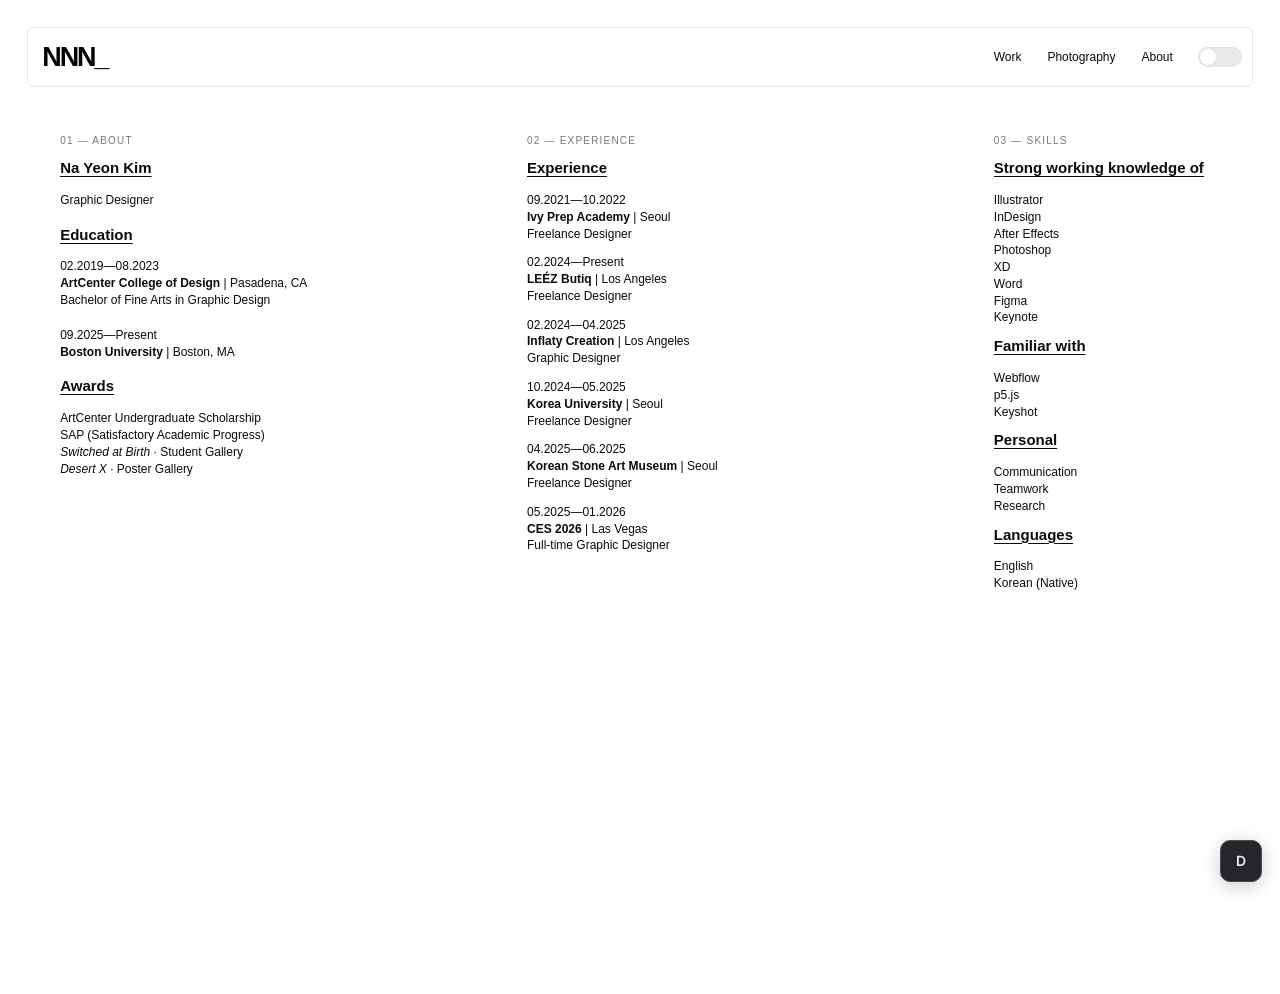
==== commit 756dd87e: "Add responsive spacing, theme toggle, and tablet menu fix" ====
--- a/about.html
+++ b/about.html
@@ -11,7 +11,7 @@
   <link rel="stylesheet" href="./background.css" />
   <link rel="stylesheet" href="./spacing.css" />
   <style>body, main, #about{background:#fff!important}</style>
-<link rel="stylesheet" href="./editor-workspace.css"></head>
+<link rel="stylesheet" href="./editor-workspace.css"><link rel="stylesheet" href="./responsive.css"></head>
 <body>
   <header class="nav-wrap">
     <a class="nav-brand" href="./index.html#works" aria-label="Nani Kim — selected work"><span class="nav-brand-text">NNN_</span></a>
@@ -33,5 +33,5 @@
   </main>
 
   <script src="./editor-template.js"></script><script src="./editor-media.js"></script><script src="./editor-core.js"></script>
-</body>
+<script src="./responsive.js"></script></body>
 </html>
--- a/editor-workspace.css
+++ b/editor-workspace.css
@@ -1,5 +1,39 @@
-/* Editor chrome is deliberately scoped: closing it does not redesign the portfolio. */
+@import url('./inter-fonts.css');
+/* Editor chrome is deliberately scoped. */
 .project::before{background-size:var(--editor-bg-size,cover)!important;background-repeat:no-repeat}
+main video{pointer-events:none!important;border:0!important;outline:none!important}
+.editor-move-handle{position:fixed;z-index:85;padding:5px 10px;border:1px solid #fff8;border-radius:5px;background:#247dd5;color:white;font:600 11px/18px Arial,sans-serif;cursor:move;touch-action:none;user-select:none}
+.editor-move-handle[hidden]{display:none!important}
+main>.editor-text-only{display:block;min-height:0!important;height:auto!important;padding:0!important;margin:0!important;border:0!important;border-radius:0!important;background:transparent!important;color:#111;overflow:visible}
+main .editor-plain-text{display:block;min-height:1em;max-width:100%;margin:0;padding:0;background:transparent;color:inherit;font-size:14px;line-height:1.4;white-space:pre-wrap;overflow-wrap:anywhere}
+main video::-webkit-media-controls,main video::-webkit-media-controls-enclosure{display:none!important}
+main .editor-photo-gallery{position:relative;display:grid;gap:var(--gallery-gap,8px);grid-template-columns:repeat(var(--gallery-columns,2),minmax(0,1fr));padding:0!important;min-height:120px;border-radius:var(--card-radius,5px);overflow:hidden;background:transparent}
+main .editor-photo-gallery:empty::before{content:'Photo gallery · add multiple photos in the Media tab';display:grid;place-items:center;min-height:240px;color:#777;font:14px Arial}
+main .editor-photo-gallery>.gallery-slide{position:relative;margin:0;min-width:0;overflow:hidden;border-radius:inherit}
+main .editor-photo-gallery>.gallery-slide>:is(img,video){display:block;width:100%;height:var(--gallery-height,500px);object-fit:var(--gallery-fit,contain);object-position:var(--gallery-position,center center)}
+main .editor-photo-gallery[data-gallery-mode=slideshow]{display:block;height:var(--gallery-height,500px)}
+main .editor-photo-gallery[data-gallery-mode=slideshow]>.gallery-slide{position:absolute;top:0;bottom:0;right:auto;left:calc(var(--gallery-slot,0) * (100% + var(--gallery-gap,8px)) / var(--gallery-visible,1));width:calc((100% - (var(--gallery-visible,1) - 1) * var(--gallery-gap,8px)) / var(--gallery-visible,1));opacity:0;pointer-events:none;transition:opacity var(--gallery-speed,.5s) ease}
+main .editor-photo-gallery[data-gallery-mode=slideshow]>.gallery-slide.gallery-active{opacity:1;pointer-events:auto}
+main .editor-photo-gallery[data-gallery-mode=slideshow]>.gallery-slide>:is(img,video){width:100%;height:100%}
+main .editor-photo-gallery[data-gallery-mode=columnized]{display:block;column-count:var(--gallery-columns,2);column-gap:var(--gallery-gap,8px)}
+main .editor-photo-gallery[data-gallery-mode=columnized]>.gallery-slide{break-inside:avoid;margin-bottom:var(--gallery-gap,8px)}
+main .editor-photo-gallery[data-gallery-mode=columnized]>.gallery-slide>:is(img,video){height:auto}
+main .editor-photo-gallery[data-gallery-mode=justify]{display:flex;flex-wrap:wrap}
+main .editor-photo-gallery[data-gallery-mode=justify]>.gallery-slide{flex:1 1 240px}
+main .editor-photo-gallery[data-gallery-mode=freeform]{display:block;height:var(--gallery-height,500px)}
+main .editor-photo-gallery[data-gallery-mode=freeform]>.gallery-slide{position:absolute;left:var(--slide-x,0%);top:var(--slide-y,0px);width:var(--slide-width,30%)}
+main .editor-photo-gallery[data-gallery-mode=freeform]>.gallery-slide>:is(img,video){height:auto}
+main .editor-photo-gallery[data-gallery-fullwidth=false]{width:75%!important;align-self:center}
+main .editor-photo-gallery figcaption{position:absolute;bottom:0;left:0;right:0;padding:12px 16px;background:#0009;color:white;font:14px/1.4 Arial}
+main .editor-photo-gallery[data-gallery-captions=false] figcaption{display:none}
+main .gallery-navigation{position:absolute;z-index:3;bottom:12px;left:50%;transform:translateX(-50%);display:flex;gap:8px}
+main .gallery-navigation button{border:0;border-radius:5px;padding:8px 12px;background:#111b;color:white;cursor:pointer}
+main .gallery-dot[aria-current=true]{background:white;color:black}
+body.debug-editing main .gallery-navigation{pointer-events:none}
+/* Keep the same Pulse thumbnail reveal for uploaded images and videos. */
+main [data-project-grid] .project>img,main [data-project-grid] .project>video{filter:blur(3px) brightness(.68)!important;transform:scale(1.025);transition:filter .5s ease,transform .7s ease!important}
+main [data-project-grid] .project:hover>img,main [data-project-grid] .project:hover>video,main [data-project-grid] .project:focus-visible>img,main [data-project-grid] .project:focus-visible>video{filter:blur(0) brightness(.68)!important;transform:scale(1.045)}
+@media(prefers-reduced-motion:reduce){main [data-project-grid] .project>img,main [data-project-grid] .project>video{transition:none!important}}
 main [data-editable-section][hidden]{display:none!important}
 body .portfolio-inspector{width:min(var(--editor-panel-width,470px),calc(100vw - 24px))!important;height:min(var(--editor-panel-height,calc(100vh - 24px)),calc(100vh - 24px))!important;bottom:auto!important}
 body .portfolio-inspector .editor-panel-size{display:flex;flex-wrap:wrap;gap:6px;align-items:center;padding:6px 12px;background:#292a30;font-size:10px;flex:none}
@@ -65,6 +99,15 @@
 body .portfolio-inspector .editor-layer{display:block;width:100%;margin:3px 0;padding:9px 10px;border:1px solid transparent;background:transparent;text-align:left;white-space:nowrap;text-overflow:ellipsis;overflow:hidden;color:#c4c6d0}
 body .portfolio-inspector .editor-layer.nested{padding-left:24px}
 body .portfolio-inspector .editor-layer.active{background:#35415d;border-color:#6689d0;color:#edf2ff}
+body .portfolio-inspector .editor-layer-row{position:relative;display:grid;grid-template-columns:22px minmax(0,1fr);align-items:center;border-radius:4px}
+body .portfolio-inspector .editor-layer-row.nested{margin-left:16px}
+body .portfolio-inspector .editor-layer-row .editor-layer{margin:2px 0}
+body .portfolio-inspector .editor-layer-handle{display:grid;place-items:center;height:30px;color:#777b88;font:13px/1 Arial,sans-serif;cursor:grab;user-select:none}
+body .portfolio-inspector .editor-layer-row:active .editor-layer-handle{cursor:grabbing}
+body .portfolio-inspector .editor-layer-row.dragging{opacity:.45}
+body .portfolio-inspector .editor-layer-row.drop-before::before,body .portfolio-inspector .editor-layer-row.drop-after::after{content:"";position:absolute;left:3px;right:3px;height:2px;background:#8eafff;z-index:2}
+body .portfolio-inspector .editor-layer-row.drop-before::before{top:-1px}
+body .portfolio-inspector .editor-layer-row.drop-after::after{bottom:-1px}
 body .portfolio-inspector .editor-asset{display:flex;align-items:center;gap:7px;padding:7px 0;border-top:1px solid #3e4048}
 body .portfolio-inspector .editor-asset span{flex:1;min-width:0;overflow-wrap:anywhere;color:#b5b8c5;font-size:10px}
 body .portfolio-inspector .editor-progress{padding:10px;background:#2d3547;border-radius:5px;font-size:10px;color:#d4e3ff}
@@ -93,6 +136,32 @@
 .editor-custom-section{position:relative;min-height:300px;padding:32px;border-radius:5px;background:#e4e3df;color:#111}
 .editor-custom-section h2{font-size:clamp(30px,4vw,64px);font-weight:400;margin:0 0 20px}
 .editor-split{display:grid;grid-template-columns:1fr 1fr;gap:32px}
+.editor-columns{position:relative;display:grid;grid-template-columns:1fr 1fr;gap:0;min-height:70svh;margin:8px;border-radius:5px;overflow:hidden;background:#efefed;color:#111}
+.editor-column{position:relative;min-width:0;min-height:70svh;overflow:hidden;background:#efefed}
+.editor-column>.media-placeholder{height:100%;min-height:70svh;border:0;background:#efefed}
+.editor-column.editor-media-frame{min-height:70svh}
+.editor-column.editor-media-frame>img,.editor-column.editor-media-frame>video{object-fit:cover}
+.editor-column-text{position:relative;z-index:2;max-width:38ch;margin:0;padding:32px;white-space:pre-wrap;color:inherit;font:inherit;line-height:1.25}
+body.debug-editing main .editor-column.editor-drop-target{outline:3px solid #78a9ef!important;background:#dce8ff!important}
+#all-column-content textarea{width:100%;min-height:80px;resize:vertical}
+#all-column-content label{display:block;margin:10px 0}
+#all-column-content label input,#all-column-content label textarea{margin-top:5px}
+main>.editor-custom-section,main>.editor-columns{box-sizing:border-box;max-width:100%;min-width:0}
+main .editor-columns{min-height:0;align-items:stretch;background:transparent;grid-template-columns:minmax(0,1fr) minmax(0,1fr)}
+main .editor-columns>.editor-column{box-sizing:border-box;min-height:0;height:var(--column-height,auto);background:transparent;display:flex;flex-direction:column;overflow:hidden}
+main .editor-columns>.editor-column>.media-placeholder{min-height:240px;height:auto;flex:1}
+main .editor-columns>.editor-column>img,main .editor-columns>.editor-column>video{position:relative!important;inset:auto!important;display:block;width:100%;max-width:100%;height:auto;min-height:0;object-fit:contain;flex:0 1 auto}
+main .editor-columns[style*="--column-height"]>.editor-column>img,main .editor-columns[style*="--column-height"]>.editor-column>video{height:100%;min-height:0}
+main .editor-column>.editor-column-text{box-sizing:border-box;max-width:none;width:100%;padding:0;flex:0 0 auto}
+.column-content-editor{margin-top:12px;padding-top:10px;border-top:1px solid #44464f}
+.column-content-editor h4{margin:0 0 8px;color:#f2f3f7;font-size:11px}
+.portfolio-inspector .column-content-editor label{display:block}
+.portfolio-inspector .column-content-editor textarea{display:block;width:100%;margin-top:6px;resize:vertical}
+.portfolio-inspector .column-content-editor>button{width:100%;margin-bottom:8px}
+.editor-column-resizer{display:none;position:absolute;z-index:6;top:0;bottom:0;width:18px;height:auto!important;margin:0 0 0 -9px!important;padding:0!important;border:0!important;border-radius:0!important;background:transparent!important;cursor:col-resize!important;touch-action:none}
+.editor-column-resizer::before{content:"";position:absolute;top:0;bottom:0;left:8px;width:2px;background:#78a9ef;box-shadow:0 0 0 1px #fff8}
+body.debug-editing .editor-column-resizer{display:block}
+body.debug-editing .editor-column{outline:1px dashed #78a9ef55;outline-offset:-1px}
 .media-placeholder{display:grid;place-items:center;min-height:260px;width:100%;border:1px dashed #888;font:14px/1.5 Arial,sans-serif;color:#777}
 main .editor-media-frame{position:relative;min-height:300px;overflow:hidden}
 main .editor-media-frame>img,main .editor-media-frame>video{display:block;width:100%;height:100%;object-fit:contain}
@@ -111,3 +180,37 @@
 body .portfolio-inspector #editor-tool-type .debug-group:has(#landing-type-target):not([hidden]){display:block}
 main [data-media-missing=true]{display:block;min-height:160px;background:#ddd}
 @media(max-width:600px){body .portfolio-inspector{inset:6px;width:calc(100vw - 12px);border-radius:9px}body .portfolio-inspector .editor-rail{flex-basis:54px;padding:7px 3px}body .portfolio-inspector .editor-inspector{padding-left:10px;padding-right:10px}body .portfolio-inspector label{grid-template-columns:87px minmax(0,1fr)}body .portfolio-inspector label.editor-range-row{grid-template-columns:87px minmax(20px,1fr) 68px}.editor-split{grid-template-columns:1fr}}
+.editor-snap-guide{position:fixed;z-index:2147483646;pointer-events:none;background:#379dff;box-shadow:0 0 0 1px #379dff22}
+.editor-snap-guide[hidden]{display:none!important}
+.editor-snap-v{top:0;bottom:0;width:1px}
+.editor-snap-h{left:0;right:0;height:1px}
+.portfolio-inspector .editor-panel-drag-handle{cursor:grab;touch-action:none;user-select:none}
+.portfolio-inspector .editor-panel-drag-handle.is-dragging{cursor:grabbing}
+.portfolio-inspector .editor-panel-drag-handle:focus-visible{outline:2px solid #83aaff;outline-offset:-3px}
+.editor-drag-preview{position:fixed;inset:0;z-index:99980;pointer-events:none;color:#2196ff}
+.editor-drag-preview[hidden]{display:none!important}
+.editor-drag-bounds{position:absolute;border:1px solid #2196ff;background:#2196ff08}
+.editor-drag-axis{position:absolute;opacity:.65;border-color:#2196ff;border-style:dashed;border-width:0}
+.editor-drag-axis.axis-left,.editor-drag-axis.axis-center-x,.editor-drag-axis.axis-right{top:0;bottom:0;border-left-width:1px}
+.editor-drag-axis.axis-top,.editor-drag-axis.axis-center-y,.editor-drag-axis.axis-bottom{left:0;right:0;border-top-width:1px}
+.editor-drag-axis.is-aligned{border-color:#0ca785;border-style:solid;opacity:1}
+.editor-drag-distance{position:absolute;transform:translate(-50%,-50%);padding:3px 6px;border-radius:4px;background:#167acb;color:white;font:11px/1.3 Arial,sans-serif;white-space:nowrap;box-shadow:0 1px 4px #0002}
+body main .editor-spacer{display:block!important;position:relative;flex:0 0 auto!important;min-height:0!important;height:80px;padding:0!important;border:0!important;border-radius:0!important;background:transparent!important;box-shadow:none!important;overflow:visible!important}
+body.debug-editing main .editor-spacer{outline:1px dashed #83aaff88;outline-offset:-1px;background:repeating-linear-gradient(135deg,transparent 0 10px,#83aaff08 10px 11px)!important}
+body.debug-editing main .editor-spacer::before{content:'Spacer · ' attr(data-spacer-height) ' px';position:absolute;left:50%;top:50%;transform:translate(-50%,-50%);font:11px/1.2 Arial,sans-serif;color:#6482b8;pointer-events:none;white-space:nowrap}
+.portfolio-inspector [data-add]{cursor:grab;touch-action:none}
+.portfolio-inspector [data-add].editor-add-dragging{cursor:grabbing;outline:2px solid #83aaff}
+.editor-add-drop-marker{position:fixed;height:3px;background:#168de2;z-index:99980;pointer-events:none;box-shadow:0 0 0 3px #168de222}
+.editor-add-drop-marker[hidden]{display:none!important}
+.editor-add-drop-marker span{position:absolute;left:8px;bottom:5px;padding:4px 8px;border-radius:4px;background:#168de2;color:white;font:12px/1.3 Arial,sans-serif;white-space:nowrap}
+body main .editor-line{display:block!important;position:relative;flex:0 0 auto!important;min-height:0!important;padding:var(--line-space-top,16px) 0 var(--line-space-bottom,16px)!important;background:transparent!important;border:0!important;box-shadow:none!important;border-radius:0!important}
+body main .editor-line>hr{display:block!important;height:0!important;margin:0!important;padding:0!important;border:0!important;border-top:var(--line-thickness,1px) solid var(--line-color,#bbbbbb)!important;width:100%!important;box-sizing:border-box!important}
+body.debug-editing main .editor-line{outline:1px dashed #83aaff66;outline-offset:-1px}
+main .editor-photo-gallery[data-gallery-mode=slideshow][data-gallery-frame=original]{height:var(--gallery-original-height,500px)!important;min-height:0!important}
+main .editor-photo-gallery[data-gallery-mode=slideshow][data-gallery-effect=slide]>.gallery-slide{transition:left var(--gallery-speed,.5s) ease,opacity var(--gallery-speed,.5s) ease}
+main .editor-photo-gallery[data-gallery-nav=single]{cursor:pointer}
+main .editor-column>.editor-photo-gallery{width:100%!important;min-width:0;align-self:stretch}
+body main .oclock-poster-row{min-height:0!important;align-items:start!important}
+body main .oclock-poster-row>.editor-column{min-height:0!important;padding:0!important;background:transparent!important}
+
+main .editor-column .editor-photo-gallery{width:100%;min-width:0;margin:0;box-sizing:border-box} main .editor-column .editor-photo-gallery video{object-fit:var(--gallery-fit,contain);object-position:var(--gallery-position,center center)}
--- a/responsive.css
+++ b/responsive.css
@@ -0,0 +1,113 @@
+/* Shared navigation and narrow-screen layouts. */
+:root{--desktop-edge:clamp(20px,2.2vw,40px)}
+.mobile-menu-button,.responsive-menu-panel{display:none}
+.nav-wrap,.project-nav{background:#fff!important;backdrop-filter:none!important;-webkit-backdrop-filter:none!important;box-shadow:none!important;border-radius:5px!important}
+.nav-wrap{display:flex!important;justify-content:space-between!important}
+.nav-wrap nav{margin-left:auto}
+.liquid-toggle{position:relative;flex:none;width:44px;height:20px;padding:0;margin-left:14px;border:0;border-radius:999px;background:#e9e9e9;cursor:pointer;transition:background-color .28s ease,box-shadow .28s ease;box-shadow:inset 0 1px 2px #0000000d;appearance:none}
+.liquid-toggle[aria-checked="true"]{background:#4bd160}
+.liquid-toggle-knob{position:absolute;top:2px;left:2px;width:16px;height:16px;border-radius:50%;background:#fff;box-shadow:0 1px 3px #00000012;transition:transform .38s cubic-bezier(.2,1.4,.35,1),width .22s ease}
+.liquid-toggle:active .liquid-toggle-knob{width:21px}
+.liquid-toggle[aria-checked="true"] .liquid-toggle-knob{transform:translateX(24px)}
+.liquid-toggle[aria-checked="true"]:active .liquid-toggle-knob{transform:translateX(19px)}
+.liquid-toggle:focus-visible{outline:2px solid #111;outline-offset:3px}
+.responsive-menu-head .liquid-toggle{margin-left:auto;margin-right:16px}
+.nav-wrap .nav-brand,.project-nav .nav-brand{font-weight:700;color:#0a0a0a;font-size:20px;text-decoration:none}
+.responsive-menu-panel{position:fixed;z-index:1000;top:0;right:0;bottom:0;background:#fff;color:#080808;padding:clamp(24px,5vw,56px);flex-direction:column;box-shadow:-15px 0 45px #0002}
+.responsive-menu-head{display:flex;align-items:center;justify-content:space-between;font-size:14px}
+.responsive-menu-head a{font-weight:600;color:inherit;text-decoration:none}
+.responsive-menu-close{width:46px;height:46px;border:0;border-radius:50%;background:#f5f5f5;color:#444;font:300 30px/1 Arial,sans-serif;cursor:pointer}
+.responsive-menu-main{display:flex;flex-direction:column;gap:3px;border-top:1px solid #aaa;border-bottom:1px solid #aaa;padding:34px 0;margin-top:clamp(48px,12vh,120px)}
+.responsive-menu-main a{color:inherit;text-decoration:none;font-size:clamp(38px,5vw,64px);line-height:1.12;letter-spacing:-.055em}
+.responsive-menu-foot{display:flex;flex-direction:column;gap:16px;font-size:14px}
+.responsive-menu-foot span{font-size:11px}
+.responsive-menu-foot a{color:inherit;text-decoration:none}
+@media(max-width:980px){
+  .nav-wrap,.project-nav{top:8px!important;left:8px!important;right:8px!important;min-height:54px;display:flex!important;align-items:center!important;justify-content:space-between!important;padding:8px 14px!important}
+  .nav-wrap nav,.project-nav-links{display:none!important}
+  .nav-wrap>.liquid-toggle,.project-nav>.liquid-toggle{display:none}
+  .mobile-menu-button{display:flex;flex-direction:column;justify-content:center;gap:5px;width:42px;height:42px;padding:10px;border:0;background:transparent;cursor:pointer}
+  .mobile-menu-button span{display:block;width:100%;height:1.5px;background:#111}
+  .responsive-menu-panel{width:50vw}
+  .responsive-menu-open .responsive-menu-panel{display:flex}
+  .works[data-project-grid]{grid-template-columns:minmax(0,1fr)!important}
+  .works[data-project-grid] .project{width:100%;min-height:0!important;aspect-ratio:4/5}
+  .project-hero-copy,.project-info{grid-template-columns:minmax(0,1fr)!important}
+  .project-gallery,.editor-columns,.custom-section[data-columns]{grid-template-columns:minmax(0,1fr)!important}
+  .project-hero h1{font-size:clamp(50px,10vw,110px)!important;overflow-wrap:anywhere}
+  .project-hero-copy{padding:clamp(24px,5vw,56px)!important}
+  .project-summary{font-size:clamp(18px,3vw,26px)!important}
+  .project-info{padding:clamp(32px,6vw,70px)!important}
+  .project-gallery figure:first-child{grid-column:auto}
+  .editor-column{min-width:0!important}
+}
+@media(max-width:640px){
+  .responsive-menu-panel{width:100vw;max-width:none;padding:24px}
+  .responsive-menu-main{margin-top:11vh;padding:30px 0}
+  .responsive-menu-main a{font-size:clamp(38px,11vw,56px)}
+  .works[data-project-grid] .project{aspect-ratio:4/5;min-height:0!important}
+  .works[data-project-grid] .project h2{font-size:clamp(36px,11vw,56px)}
+  .works[data-project-grid] .tags span{font-size:12px;padding:7px 10px}
+  .project-hero{min-height:75svh!important}
+  .project-hero h1{font-size:clamp(46px,14vw,76px)!important}
+  .project-summary{font-size:18px!important}
+  .project-meta{grid-template-columns:1fr!important}
+  .project-gallery figure{min-height:50svh!important}
+}
+@media(prefers-reduced-motion:reduce){.responsive-menu-panel{transition:none}}
+.responsive-menu-foot{margin-top:34px;gap:18px;font-size:16px}
+.responsive-menu-foot span{font-size:16px}
+.responsive-menu-foot span:first-child{font-size:11px;margin-bottom:3px}
+@media(max-width:640px){.responsive-menu-foot{margin-top:34px}}
+/* Keep the original canvas edge visible at every narrow width. */
+@media(max-width:980px){
+  html,body{max-width:100%;overflow-x:clip;background:#fff!important}
+  body::before{content:"";position:fixed;z-index:9;top:0;left:0;right:0;height:20px;background:#fff;pointer-events:none}
+  body main{box-sizing:border-box;max-width:100%;min-width:0}
+  body main>:is(section,.next-project){box-sizing:border-box;max-width:100%;min-width:0}
+  body main .oclock-type-lab{padding:32px!important;grid-template-columns:minmax(0,1fr)!important;gap:42px!important}
+  body main .type-specimen{width:100%;min-width:0}
+  body main .type-characters{font-size:clamp(24px,4vw,32px)!important;overflow:visible;max-width:100%}
+  body main .type-characters p{white-space:normal!important;overflow-wrap:anywhere;word-break:break-word}
+  body main .type-weight-control{grid-template-columns:minmax(0,1fr) 48px!important}
+  body main .project-hero.editor-media-background{display:flex!important;flex-direction:column;justify-content:flex-start;align-items:stretch;min-height:0!important;height:auto!important}
+  body main .project-hero.editor-media-background>:is(video,img){position:relative!important;inset:auto!important;z-index:0!important;display:block;width:100%!important;height:auto!important;max-height:60svh!important;object-fit:contain!important;background:#000}
+  body main .project-hero.editor-media-background>.project-hero-copy{flex:1;min-width:0;display:grid;grid-template-columns:minmax(0,1fr)!important;gap:20px;background:#000;color:#fff}
+  body main .editor-media-frame>:is(video,img),body main .editor-column>:is(video,img){max-width:100%!important;object-fit:contain!important}
+  body main .editor-photo-gallery>:is(.gallery-slide) :is(video,img){max-width:100%;object-fit:contain!important}
+  body main .project-info,body main .project-meta,body main .type-specimen{overflow-wrap:anywhere}
+  body main .oclock-hover-card.in-view>.oclock-hover-caption{opacity:1!important}
+  body main .editor-hoverable.in-view{transform:translateY(var(--hover-y,0px)) scale(var(--hover-scale,1)) rotate(var(--hover-rotate,0deg))!important;box-shadow:0 8px var(--hover-glow,0px) #ffffff25!important}
+  body main [data-project-grid] .project.in-view>img,body main [data-project-grid] .project.in-view>video{filter:blur(0) brightness(.68)!important;transform:scale(1.02)}
+  body main [data-project-grid] .project.in-view::before{filter:blur(0);transform:scale(1.01)}
+}
+@media(max-width:640px){
+  body main .oclock-type-lab{padding:24px!important;gap:36px!important}
+  body main .type-characters{font-size:clamp(20px,6vw,25px)!important}
+  body main .project-hero.editor-media-background>:is(video,img){max-height:45svh!important}
+}
+.responsive-menu-panel{padding-bottom:max(34px,env(safe-area-inset-bottom))}
+.responsive-menu-foot{margin-top:auto!important}
+/* White cover above the fixed navigation and visible desktop inset. */
+body::before{content:"";position:fixed;z-index:9;top:0;left:0;right:0;height:14px;background:#fff;pointer-events:none}
+@media(min-width:981px){
+  body .nav-wrap,body .project-nav{top:var(--desktop-edge)!important;left:var(--desktop-edge)!important;right:var(--desktop-edge)!important;width:auto!important;box-shadow:0 0 0 1px #e9e9e9!important}
+  body main{padding-left:var(--desktop-edge)!important;padding-right:var(--desktop-edge)!important;padding-top:calc(74px + var(--desktop-edge))!important}
+  body main>:is(section,.next-project){max-width:100%;min-width:0}
+}
+@media(max-width:980px){body .nav-wrap,body .project-nav{top:12px!important;left:24px!important;right:24px!important}}
+@media(max-width:640px){body .nav-wrap,body .project-nav{top:8px!important;left:16px!important;right:16px!important}}
+html:has(body.portfolio-dark){background:#050505}
+body.portfolio-dark{background:#050505!important;color:#f5f5f5}
+body.portfolio-dark::before{background:#050505!important}
+body.portfolio-dark main{background:#050505}
+body.portfolio-dark .nav-wrap,body.portfolio-dark .project-nav,body.portfolio-dark .responsive-menu-panel{background:#111!important;color:#f5f5f5!important;box-shadow:0 0 0 1px #333!important}
+body.portfolio-dark .nav-wrap a,body.portfolio-dark .project-nav a,body.portfolio-dark .nav-wrap .nav-brand,body.portfolio-dark .project-nav .nav-brand,body.portfolio-dark .responsive-menu-panel a{color:#f5f5f5!important}
+body.portfolio-dark .nav-brand-text{color:#f5f5f5!important}
+body.portfolio-dark .works[data-project-grid]{background:#050505!important}
+body.portfolio-dark .mobile-menu-button span{background:#f5f5f5}
+body.portfolio-dark .responsive-menu-close{background:#292929;color:#f5f5f5}
+body.portfolio-dark .responsive-menu-main{border-color:#666}
+body.portfolio-dark .project-info,body.portfolio-dark .oclock-type-lab,body.portfolio-dark .editor-text-only{background:#050505!important;color:#f5f5f5!important}
+body.portfolio-dark .project-meta{border-color:#666}
+@media(prefers-reduced-motion:reduce){.liquid-toggle,.liquid-toggle-knob{transition:none}}
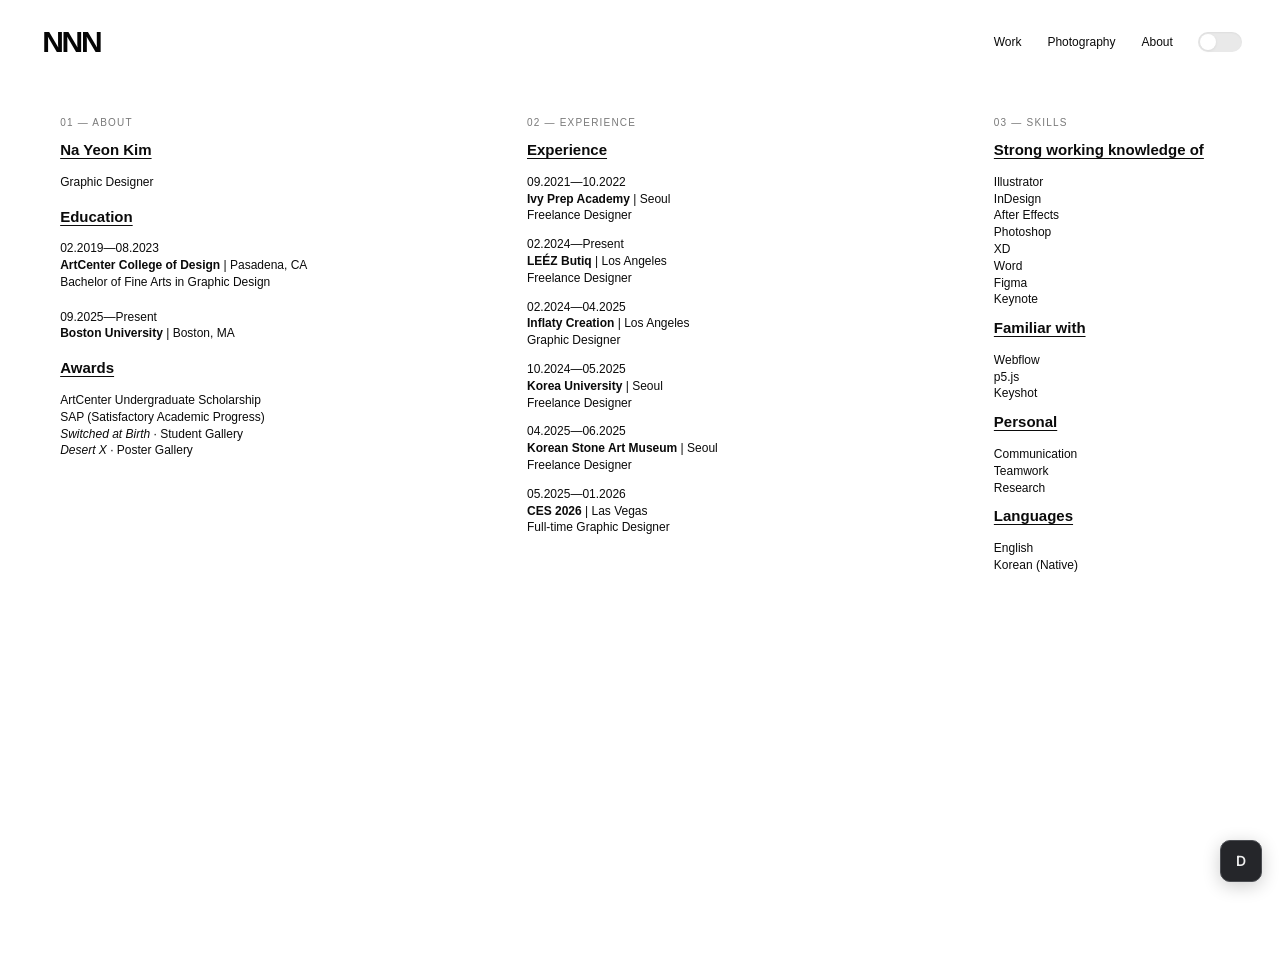
==== commit febb9b73: "Use NNN logo and remove landing contact section" ====
--- a/about.html
+++ b/about.html
@@ -14,7 +14,7 @@
 <link rel="stylesheet" href="./editor-workspace.css"><link rel="stylesheet" href="./responsive.css"></head>
 <body>
   <header class="nav-wrap">
-    <a class="nav-brand" href="./index.html#works" aria-label="Nani Kim — selected work"><span class="nav-brand-text">NNN_</span></a>
+    <a class="nav-brand" href="./index.html#works" aria-label="Nani Kim — selected work"><span class="nav-brand-text">NNN</span></a>
     <nav aria-label="Primary navigation"><a href="./index.html#works">Work</a><a href="./index.html#photography">Photography</a><a href="#about">About</a></nav>
   </header>
 
--- a/responsive.css
+++ b/responsive.css
@@ -76,10 +76,7 @@
   body main .editor-media-frame>:is(video,img),body main .editor-column>:is(video,img){max-width:100%!important;object-fit:contain!important}
   body main .editor-photo-gallery>:is(.gallery-slide) :is(video,img){max-width:100%;object-fit:contain!important}
   body main .project-info,body main .project-meta,body main .type-specimen{overflow-wrap:anywhere}
-  body main .oclock-hover-card.in-view>.oclock-hover-caption{opacity:1!important}
   body main .editor-hoverable.in-view{transform:translateY(var(--hover-y,0px)) scale(var(--hover-scale,1)) rotate(var(--hover-rotate,0deg))!important;box-shadow:0 8px var(--hover-glow,0px) #ffffff25!important}
-  body main [data-project-grid] .project.in-view>img,body main [data-project-grid] .project.in-view>video{filter:blur(0) brightness(.68)!important;transform:scale(1.02)}
-  body main [data-project-grid] .project.in-view::before{filter:blur(0);transform:scale(1.01)}
 }
 @media(max-width:640px){
   body main .oclock-type-lab{padding:24px!important;gap:36px!important}
@@ -91,7 +88,7 @@
 /* White cover above the fixed navigation and visible desktop inset. */
 body::before{content:"";position:fixed;z-index:9;top:0;left:0;right:0;height:14px;background:#fff;pointer-events:none}
 @media(min-width:981px){
-  body .nav-wrap,body .project-nav{top:var(--desktop-edge)!important;left:var(--desktop-edge)!important;right:var(--desktop-edge)!important;width:auto!important;box-shadow:0 0 0 1px #e9e9e9!important}
+  body .nav-wrap,body .project-nav{top:var(--desktop-edge)!important;left:var(--desktop-edge)!important;right:var(--desktop-edge)!important;width:auto!important;box-shadow:none!important}
   body main{padding-left:var(--desktop-edge)!important;padding-right:var(--desktop-edge)!important;padding-top:calc(74px + var(--desktop-edge))!important}
   body main>:is(section,.next-project){max-width:100%;min-width:0}
 }
@@ -111,3 +108,51 @@
 body.portfolio-dark .project-info,body.portfolio-dark .oclock-type-lab,body.portfolio-dark .editor-text-only{background:#050505!important;color:#f5f5f5!important}
 body.portfolio-dark .project-meta{border-color:#666}
 @media(prefers-reduced-motion:reduce){.liquid-toggle,.liquid-toggle-knob{transition:none}}
+/* Keep the landing navigation identical on project pages. */
+body .nav-wrap,body .project-nav{background:#fff!important;border:0!important;outline:0!important;box-shadow:none!important;border-radius:5px!important}
+body .project-nav{gap:0}
+body .project-nav-links{display:flex;align-items:center;gap:4px;margin-left:auto}
+body .project-nav-links a{padding:8px 11px!important;color:#0a0a0a!important;font-size:12px!important;line-height:1!important}
+body .nav-wrap .liquid-toggle,body .project-nav .liquid-toggle{outline:0;box-shadow:inset 0 1px 2px #0000000d}
+body .nav-wrap .liquid-toggle:focus-visible,body .project-nav .liquid-toggle:focus-visible{outline:2px solid currentColor;outline-offset:3px}
+body main :is(.panel,.editor-column,.editor-media-frame,.gallery-slide,.project-gallery figure,.custom-section,.next-project,.project-hero){border-radius:10px!important}
+body main .works[data-project-grid]{column-gap:14px!important;row-gap:14px!important}
+body main .editor-columns{column-gap:14px!important;row-gap:14px!important}
+body main .project-gallery{column-gap:14px!important;row-gap:14px!important}
+body main [data-project-grid] .project{--scroll-blur:5px}
+body main [data-project-grid] .project::after{content:"";position:absolute;inset:0;z-index:0;pointer-events:none;backdrop-filter:blur(var(--scroll-blur,5px));-webkit-backdrop-filter:blur(var(--scroll-blur,5px))}
+body main [data-project-grid] .project-copy{position:relative;z-index:1}
+@media(max-width:980px){body .project-nav-links{display:none!important}body main .works[data-project-grid],body main .editor-columns,body main .project-gallery{row-gap:16px!important;column-gap:16px!important}}
+@media(max-width:640px){body main .works[data-project-grid],body main .editor-columns,body main .project-gallery{row-gap:16px!important}}
+body.portfolio-dark .nav-wrap,body.portfolio-dark .project-nav{background:#111!important;box-shadow:none!important}
+body.portfolio-dark .project-nav-links a{color:#f5f5f5!important}
+/* The page color continues behind the entire inset above the navigation. */
+body::before{height:calc(var(--desktop-edge) + 1px)!important;background:#fff!important}
+@media(max-width:980px){body::before{height:13px!important}}
+@media(max-width:640px){body::before{height:9px!important}}
+html:has(body.portfolio-dark),body.portfolio-dark,body.portfolio-dark main,body.portfolio-dark .works[data-project-grid],body.portfolio-dark::before{background:#111!important}
+/* A continuous header field with equal space above and below the shorter bar. */
+:root{--nav-y:16px;--nav-height:52px}
+body .nav-wrap,body .project-nav{top:var(--nav-y)!important;height:var(--nav-height)!important;min-height:var(--nav-height)!important;padding:4px 10px!important}
+body main{padding-top:calc(var(--nav-y) * 2 + var(--nav-height))!important}
+body::before{height:calc(var(--nav-y) * 2 + var(--nav-height))!important}
+@media(max-width:980px){:root{--nav-y:10px;--nav-height:50px}body .nav-wrap,body .project-nav{padding:4px 14px!important}}
+@media(max-width:640px){:root{--nav-y:8px;--nav-height:46px}body .nav-wrap,body .project-nav{padding:3px 10px!important}}
+/* Keep headings legible and palette tiles equal when the grid stacks. */
+body main .project-hero h1{letter-spacing:-.025em!important;line-height:.96!important}
+body main .editor-columns:has(> .oclock-hover-card:not(.editor-media-frame))>.oclock-hover-card:not(.editor-media-frame){height:auto!important;min-height:0!important;max-height:none!important;aspect-ratio:8 / 3!important}
+@media(min-width:981px){body main .editor-columns:has(> .oclock-hover-card:not(.editor-media-frame))>.oclock-hover-card:not(.editor-media-frame){aspect-ratio:5 / 3!important}}
+/* Scroll position, rather than hover, reveals palette labels and media at every width. */
+body main .oclock-hover-card>.oclock-hover-caption,
+body main .oclock-hover-card.in-view>.oclock-hover-caption{opacity:var(--reveal-opacity,.38)!important;transition:opacity .18s ease-out!important}
+body main :is(.editor-media-frame,.gallery-slide,.project-gallery figure)>:is(img,video){filter:blur(var(--scroll-blur,0px))!important;transition:filter .18s ease-out}
+@media(prefers-reduced-motion:reduce){body main .oclock-hover-card>.oclock-hover-caption{opacity:1!important}body main :is(.editor-media-frame,.gallery-slide,.project-gallery figure)>:is(img,video){filter:none!important}}
+/* Keep the NNN mark the same size in every navigation and viewport. */
+body .nav-wrap .nav-brand,body .project-nav .nav-brand,body .responsive-menu-head>a{font-family:var(--site-font,"Monument Grotesk",Arial,sans-serif)!important;font-size:30px!important;font-weight:900!important;line-height:1!important;letter-spacing:-.075em!important;flex-shrink:0;white-space:nowrap}
+body .nav-wrap .nav-brand{padding-top:0!important;padding-bottom:0!important}
+body .nav-wrap .nav-brand-text{font-size:inherit!important;font-weight:inherit!important;line-height:inherit!important;letter-spacing:inherit!important}
+/* Hide any older locally saved copy of the removed landing contact panel. */
+body main>section.contact.panel{display:none!important}
+/* Text sections follow the page canvas in both visual modes at every width. */
+body main .editor-text-only{background:transparent!important}
+body.portfolio-dark main :is(.project-info,.oclock-type-lab,.editor-text-only){background:#111!important}
